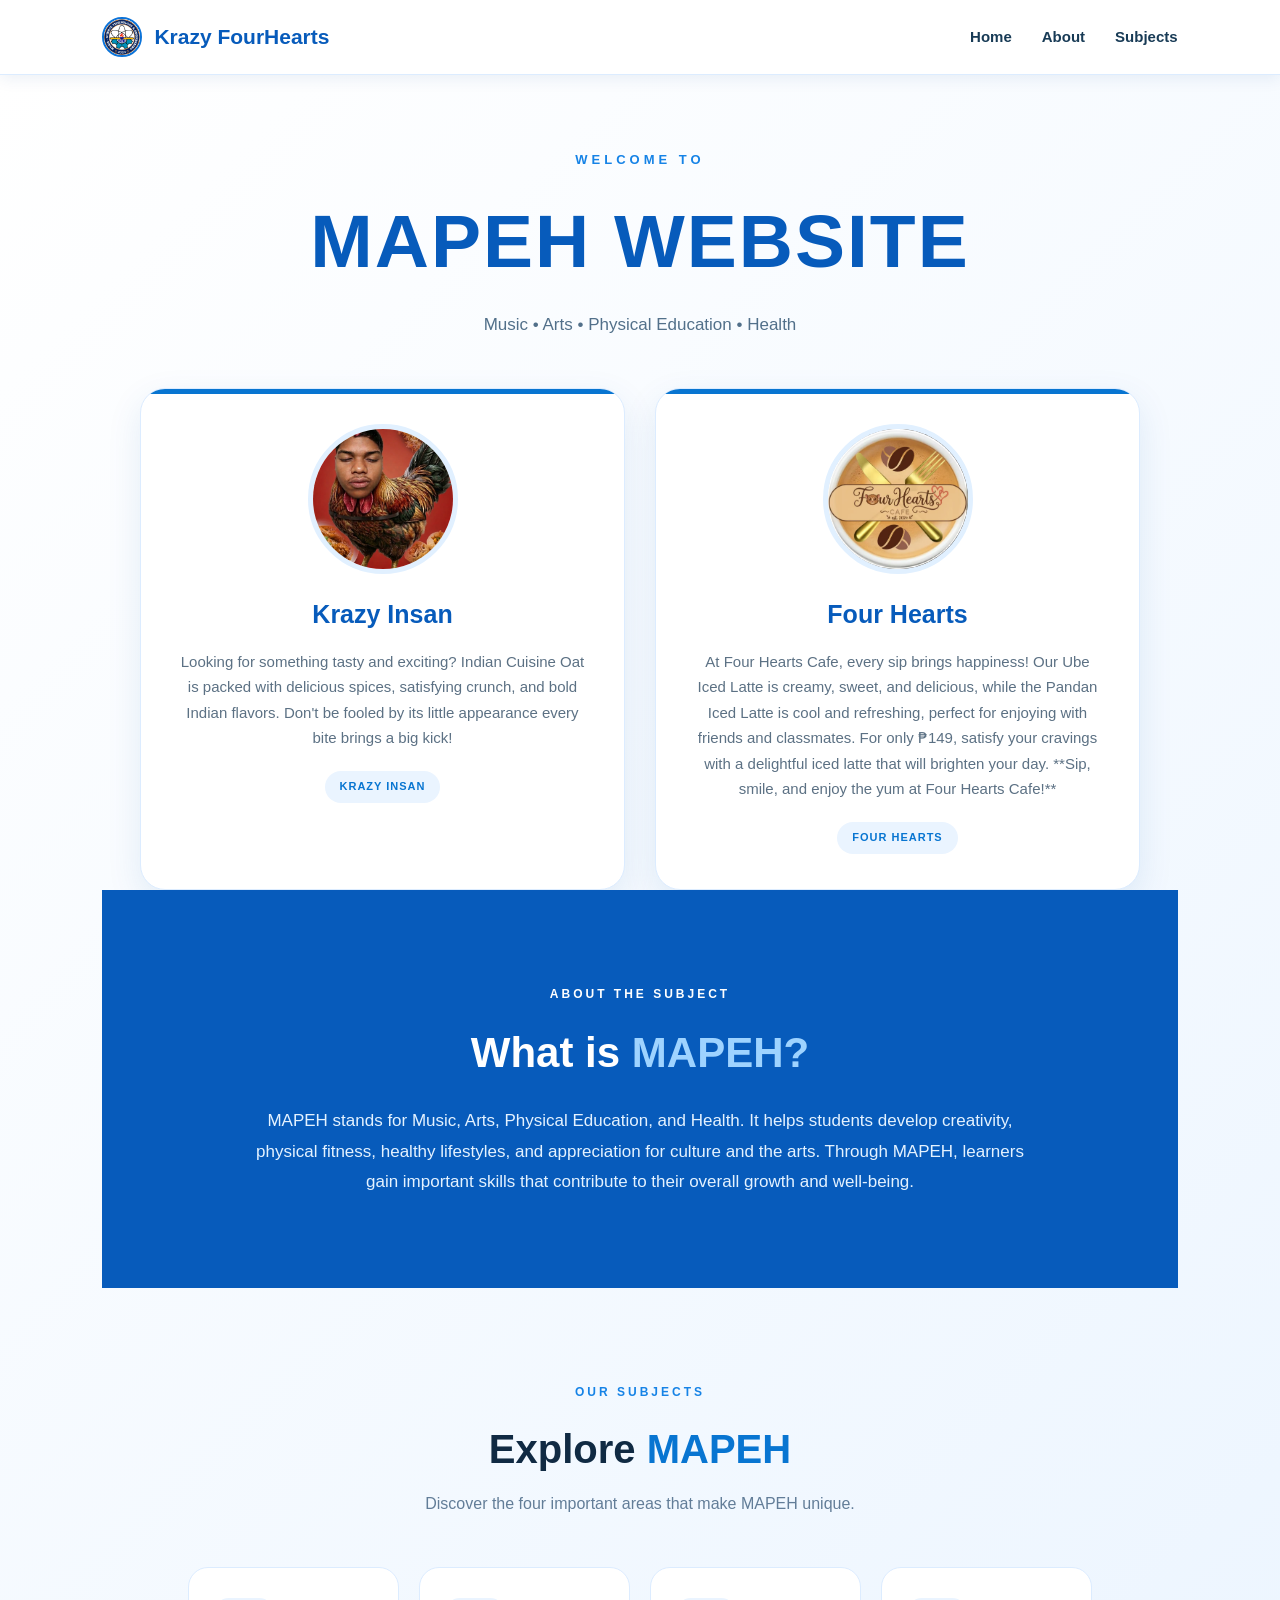
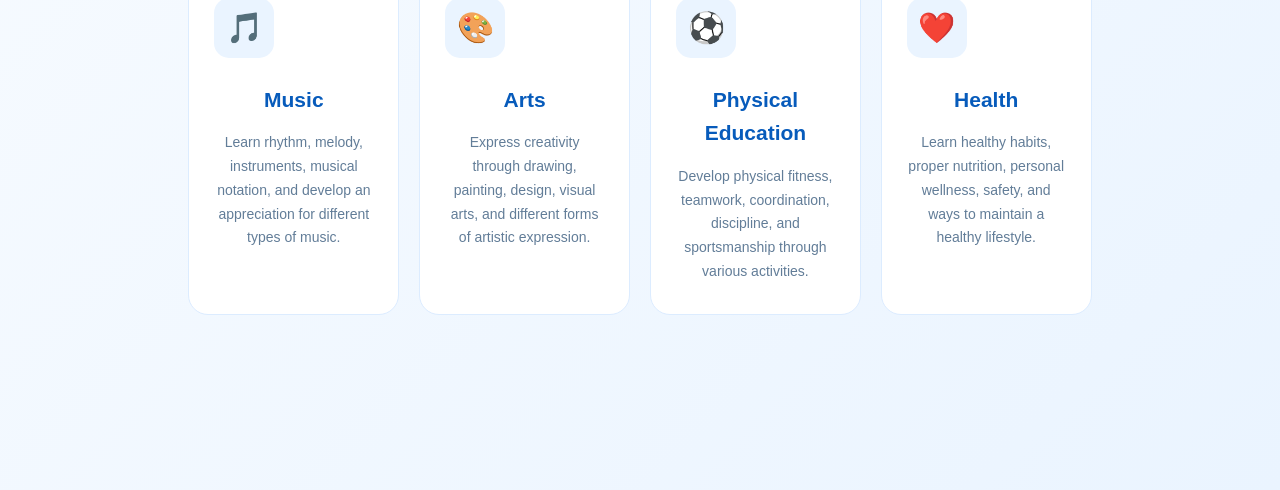
==== mapeh copy.html @ b8abcebf "Add files via upload" ====
<!DOCTYPE html>
<html lang="en">
<head>
    <meta charset="UTF-8">
    <meta name="viewport" content="width=device-width, initial-scale=1.0">
    <title>Krazy FourHearts | MAPEH</title>

    <link rel="stylesheet" href="styles.css">
</head>

<body class="mapeh-page">

    <nav class="mapeh-nav">

    <div class="mapeh-nav-logo">
        <img src="stelogo.jpg" alt="STE Logo">
        <span>Krazy FourHearts</span>
    </div>

    <div class="mapeh-nav-links">
        <a href="index.html">Home</a>
        <a href="#about">About</a>
        <a href="#subjects">Subjects</a>
    </div>

</nav>


<header class="mapeh-branding">

    <div class="mapeh-branding-title">

        <p class="mapeh-small-title">
            WELCOME TO
        </p>

        <h1>MAPEH WEBSITE</h1>

        <p class="mapeh-subtitle">
            Music • Arts • Physical Education • Health
        </p>

    </div>


    <section class="mapeh-logos">

        <div class="mapeh-logo-card">

            <div class="mapeh-logo-image">
                <img src="natnat.jpg" alt="Krazy Insan">
            </div>

            <h3>Krazy Insan</h3>

            <p>
                Looking for something tasty and exciting?
                Indian Cuisine Oat is packed with delicious
                spices, satisfying crunch, and bold Indian flavors.
                Don't be fooled by its little appearance
                every bite brings a big kick!
            </p>

            <span class="mapeh-card-label">
                KRAZY INSAN
            </span>

        </div>


        <div class="mapeh-logo-card">

            <div class="mapeh-logo-image">
                <img src="fourhearts1.jpg" alt="Four Hearts">
            </div>

            <h3>Four Hearts</h3>

            <p>
                At Four Hearts Cafe, every sip brings happiness! Our Ube Iced Latte is creamy, sweet, and delicious, while the Pandan Iced Latte is cool and refreshing, perfect for enjoying with friends and classmates. For only ₱149, satisfy your cravings with a delightful iced latte that will brighten your day. **Sip, smile, and enjoy the yum at Four Hearts Cafe!**

            </p>

            <span class="mapeh-card-label">
                FOUR HEARTS
            </span>

        </div>

    </section>

    <section class="mapeh-about" id="about">
    <div class="mapeh-about-content">
        <span class="mapeh-section-tag">ABOUT THE SUBJECT</span>

        <h2>What is <span>MAPEH?</span></h2>

        <p>
            MAPEH stands for Music, Arts, Physical Education, and Health.
            It helps students develop creativity, physical fitness, healthy
            lifestyles, and appreciation for culture and the arts.
            Through MAPEH, learners gain important skills that contribute
            to their overall growth and well-being.
        </p>
    </div>
</section>

<section class="mapeh-subject-section" id="subjects">

    <div class="mapeh-section-heading">
        <span class="mapeh-section-tag">OUR SUBJECTS</span>

        <h2>Explore <span>MAPEH</span></h2>

        <p>
            Discover the four important areas that make MAPEH unique.
        </p>
    </div>


    <div class="mapeh-subject-cards">

        <div class="mapeh-subject-card">
            <div class="mapeh-subject-icon">🎵</div>
            <h3>Music</h3>
            <p>
                Learn rhythm, melody, instruments, musical notation,
                and develop an appreciation for different types of music.
            </p>
        </div>

        <div class="mapeh-subject-card">
            <div class="mapeh-subject-icon">🎨</div>
            <h3>Arts</h3>
            <p>
                Express creativity through drawing, painting, design,
                visual arts, and different forms of artistic expression.
            </p>
        </div>

        <div class="mapeh-subject-card">
            <div class="mapeh-subject-icon">⚽</div>
            <h3>Physical Education</h3>
            <p>
                Develop physical fitness, teamwork, coordination,
                discipline, and sportsmanship through various activities.
            </p>
        </div>

        <div class="mapeh-subject-card">
            <div class="mapeh-subject-icon">❤️</div>
            <h3>Health</h3>
            <p>
                Learn healthy habits, proper nutrition, personal wellness,
                safety, and ways to maintain a healthy lifestyle.
            </p>
        </div>

    </div>

</section>

</header>

</body>
</html>
---- styles.css ----
* {
    margin: 0;
    padding: 0;
    box-sizing: border-box;
    font-family: "Segoe UI", Arial, sans-serif;
    scroll-behavior: smooth;
}

body {
    min-height: 100vh;
}

img {
    max-width: 100%;
}


/* =========================
   HOME PAGE
========================= */

.home-page {
    background: #f5fbff;
    color: #123b5d;
}

.home-page nav {
    width: 100%;
    padding: 20px 8%;
    display: flex;
    justify-content: space-between;
    align-items: center;
    background: #ffffff;
    border-bottom: 3px solid #1677c8;
    box-shadow: 0 3px 15px rgba(0, 82, 155, 0.12);
}

.home-page .home-logo {
    display: flex;
    align-items: center;
    gap: 10px;
    font-size: 25px;
    font-weight: bold;
    color: #1266a8;
}

.home-page .home-logo img {
    width: 40px;
    height: 40px;
    object-fit: cover;
    border-radius: 50%;
}

.home-page .home-nav-links {
    display: flex;
    align-items: center;
}

.home-page .home-nav-links a {
    text-decoration: none;
    color: #1266a8;
    margin-left: 25px;
    font-weight: 600;
    transition: 0.3s;
}

.home-page .home-nav-links a:hover {
    color: #0b3d91;
}

.home-page .home-hero {
    text-align: center;
    padding: 80px 20px 55px;
    background: linear-gradient(
        135deg,
        #ffffff,
        #e8f5ff
    );
}

.home-page .home-hero h1 {
    font-size: 55px;
    color: #075ca8;
    margin-bottom: 15px;
    text-shadow: 2px 3px 8px rgba(0, 83, 155, 0.15);
}

.home-page .home-hero p {
    color: #50708a;
    font-size: 20px;
}

.home-page .home-subjects {
    width: 90%;
    max-width: 1100px;
    margin: 45px auto 70px;
    display: grid;
    grid-template-columns: repeat(4, 1fr);
    gap: 25px;
}

.home-page .home-card-link {
    text-decoration: none;
    color: inherit;
}

.home-page .home-card {
    background: #ffffff;
    border: 2px solid #d7ecfa;
    border-radius: 18px;
    padding: 30px 20px;
    text-align: center;
    box-shadow: 0 8px 20px rgba(0, 83, 155, 0.10);
    transition: all 0.3s ease;
    cursor: pointer;
    height: 100%;
}

.home-page .home-card:hover {
    transform: translateY(-8px);
    border-color: #1683d8;
    box-shadow: 0 15px 30px rgba(0, 83, 155, 0.20);
}

.home-page .home-icon {
    font-size: 45px;
    margin-bottom: 15px;
}

.home-page .home-card h2 {
    color: #0868b5;
    font-size: 22px;
    margin-bottom: 10px;
}

.home-page .home-card p {
    color: #5d7588;
    font-size: 14px;
    line-height: 1.5;
}

.home-page .home-card::before {
    content: "";
    display: block;
    width: 45px;
    height: 4px;
    background: #1683d8;
    border-radius: 10px;
    margin: 0 auto 18px;
}

.home-page .home-footer {
    text-align: center;
    padding: 25px;
    background: #075ca8;
    color: white;
}


/* =========================
   MAPEH / SUBJECT HEADER
========================= */

.mapeh-page {
    background: #f5f9ff;
    color: #102a43;
}

.mapeh-page .mapeh-nav {
    width: 100%;
    height: 75px;
    background: white;
    display: flex;
    align-items: center;
    justify-content: space-between;
    padding: 0 8%;
    border-bottom: 1px solid #dcecff;
    position: sticky;
    top: 0;
    z-index: 1000;
    box-shadow: 0 4px 15px rgba(0, 70, 140, 0.08);
}

.mapeh-page .mapeh-nav-logo {
    display: flex;
    align-items: center;
    gap: 12px;
    font-size: 21px;
    font-weight: bold;
    color: #075bbb;
}

.mapeh-page .mapeh-nav-logo img {
    width: 40px;
    height: 40px;
    object-fit: cover;
    border-radius: 50%;
    border: 2px solid #0b73d9;
}

.mapeh-page .mapeh-nav-links {
    display: flex;
    gap: 30px;
}

.mapeh-page .mapeh-nav-links a {
    color: #183b56;
    text-decoration: none;
    font-size: 15px;
    font-weight: bold;
    transition: 0.3s;
}

.mapeh-page .mapeh-nav-links a:hover {
    color: #0875d1;
}


/* MAPEH BRANDING */

.mapeh-page .mapeh-branding {
    background: linear-gradient(
        135deg,
        #ffffff,
        #eaf4ff
    );

    padding: 75px 8% 85px;
    text-align: center;
}

.mapeh-page .mapeh-branding-title {
    margin-bottom: 50px;
}

.mapeh-page .mapeh-small-title {
    color: #1683e6;
    font-size: 13px;
    font-weight: bold;
    letter-spacing: 4px;
    margin-bottom: 10px;
}

.mapeh-page .mapeh-branding-title h1 {
    font-size: clamp(40px, 7vw, 75px);
    color: #075bbb;
    letter-spacing: 2px;
    margin-bottom: 10px;
}

.mapeh-page .mapeh-subtitle {
    color: #52708a;
    font-size: 17px;
}


/* LOGO CARDS */

.mapeh-page .mapeh-logos {
    max-width: 1000px;
    margin: auto;
    display: grid;
    grid-template-columns: repeat(2, 1fr);
    gap: 30px;
}

.mapeh-page .mapeh-logo-card {
    position: relative;
    background: white;
    padding: 35px;
    border-radius: 25px;
    border: 1px solid #dcecff;
    box-shadow: 0 12px 35px rgba(0, 85, 170, 0.10);
    overflow: hidden;
    transition: 0.35s;
}

.mapeh-page .mapeh-logo-card::before {
    content: "";
    position: absolute;
    top: 0;
    left: 0;
    width: 100%;
    height: 5px;
    background: #0875d1;
}

.mapeh-page .mapeh-logo-card:hover {
    transform: translateY(-8px);
    box-shadow: 0 20px 45px rgba(0, 85, 170, 0.18);
}

.mapeh-page .mapeh-logo-image {
    width: 150px;
    height: 150px;
    margin: 0 auto 20px;
    border-radius: 50%;
    overflow: hidden;
    border: 5px solid #e1f0ff;
    background: white;
}

.mapeh-page .mapeh-logo-image img {
    width: 100%;
    height: 100%;
    object-fit: cover;
}

.mapeh-page .mapeh-logo-card h3 {
    color: #075bbb;
    font-size: 25px;
    margin-bottom: 15px;
}

.mapeh-page .mapeh-logo-card p {
    color: #5c7184;
    font-size: 15px;
    line-height: 1.7;
}

.mapeh-page .mapeh-card-label {
    display: inline-block;
    margin-top: 20px;
    padding: 7px 15px;
    border-radius: 30px;
    background: #eaf4ff;
    color: #0875d1;
    font-size: 11px;
    font-weight: bold;
    letter-spacing: 1px;
}


/* ABOUT MAPEH */

.mapeh-page .mapeh-about {
    background: #075bbb;
    color: white;
    padding: 90px 10%;
    text-align: center;
    position: relative;
    overflow: hidden;
}

.mapeh-page .mapeh-about-content {
    max-width: 800px;
    margin: auto;
    position: relative;
    z-index: 1;
}

.mapeh-page .mapeh-section-tag {
    display: inline-block;
    font-size: 12px;
    font-weight: bold;
    letter-spacing: 3px;
    margin-bottom: 15px;
}

.mapeh-page .mapeh-about h2 {
    font-size: 42px;
    margin-bottom: 20px;
}

.mapeh-page .mapeh-about h2 span {
    color: #9ed3ff;
}

.mapeh-page .mapeh-about p {
    font-size: 17px;
    line-height: 1.8;
    color: #e4f2ff;
}


/* SUBJECTS */

.mapeh-page .mapeh-subject-section {
    padding: 90px 8%;
}

.mapeh-page .mapeh-section-heading {
    text-align: center;
    margin-bottom: 50px;
}

.mapeh-page .mapeh-section-heading .mapeh-section-tag {
    color: #1683e6;
}

.mapeh-page .mapeh-section-heading h2 {
    font-size: 40px;
    color: #102a43;
    margin-bottom: 10px;
}

.mapeh-page .mapeh-section-heading h2 span {
    color: #0875d1;
}

.mapeh-page .mapeh-section-heading p {
    color: #627d98;
}

.mapeh-page .mapeh-subject-cards {
    max-width: 1150px;
    margin: auto;
    display: grid;
    grid-template-columns: repeat(4, 1fr);
    gap: 20px;
}

.mapeh-page .mapeh-subject-card {
    background: white;
    padding: 30px 25px;
    border-radius: 20px;
    border: 1px solid #dcecff;
    position: relative;
    overflow: hidden;
    min-height: 280px;
    transition: 0.35s;
}

.mapeh-page .mapeh-subject-card:hover {
    transform: translateY(-10px);
    border-color: #8fc9ff;
    box-shadow: 0 18px 35px rgba(0, 90, 180, 0.12);
}

.mapeh-page .mapeh-subject-icon {
    width: 60px;
    height: 60px;
    display: flex;
    align-items: center;
    justify-content: center;
    background: #eaf4ff;
    border-radius: 15px;
    font-size: 30px;
    margin-bottom: 25px;
}

.mapeh-page .mapeh-subject-card h3 {
    color: #075bbb;
    font-size: 21px;
    margin-bottom: 15px;
}

.mapeh-page .mapeh-subject-card p {
    color: #627d98;
    font-size: 14px;
    line-height: 1.7;
}


/* FOOTER */

.mapeh-page .mapeh-footer {
    background: #062f5f;
    color: white;
    padding: 35px 8%;
    text-align: center;
}

.mapeh-page .mapeh-footer p {
    color: #b8d6f2;
    font-size: 14px;
}


/* =========================
   RESPONSIVE
========================= */

@media (max-width: 900px) {
    .home-page .home-subjects {
        grid-template-columns: repeat(2, 1fr);
    }

    .mapeh-page .mapeh-logos {
        grid-template-columns: 1fr;
        max-width: 600px;
    }

    .mapeh-page .mapeh-subject-cards {
        grid-template-columns: repeat(2, 1fr);
    }
}

@media (max-width: 550px) {
    .home-page nav {
        flex-direction: column;
        gap: 12px;
    }

    .home-page .home-nav-links a {
        margin: 0 8px;
    }

    .home-page .home-subjects {
        grid-template-columns: 1fr;
    }

    .home-page .home-hero h1 {
        font-size: 35px;
    }

    .mapeh-page .mapeh-nav {
        height: auto;
        padding: 15px 5%;
        flex-direction: column;
        gap: 12px;
    }

    .mapeh-page .mapeh-branding {
        padding: 60px 5%;
    }

    .mapeh-page .mapeh-branding-title h1 {
        font-size: 42px;
    }

    .mapeh-page .mapeh-subject-cards {
        grid-template-columns: 1fr;
    }

    .mapeh-page .mapeh-about {
        padding: 70px 7%;
    }

    .mapeh-page .mapeh-about h2 {
        font-size: 34px;
    }
}



/* =========================================
   ARAL PAN CSS
   White + Blue Theme
   Similar to Homepage + MAPEH
========================================= */

* {
    margin: 0;
    padding: 0;
    box-sizing: border-box;
    font-family: "Segoe UI", Arial, sans-serif;
}

html {
    scroll-behavior: smooth;
}

body {
    background: #f5f9ff;
    color: #17324d;
    line-height: 1.6;
}


/* =========================================
   NAVIGATION
========================================= */

nav {
    width: 100%;
    min-height: 75px;

    display: flex;
    align-items: center;
    justify-content: space-between;

    padding: 15px 8%;

    background: #ffffff;

    border-bottom: 3px solid #1677c8;

    box-shadow: 0 4px 15px rgba(0, 82, 155, 0.10);

    position: sticky;
    top: 0;
    z-index: 1000;
}


/* Logo */

.logo {
    display: flex;
    align-items: center;
    gap: 10px;

    font-size: 22px;
    font-weight: bold;

    color: #1266a8;
}

.logo img {
    width: 42px !important;
    height: 42px;

    object-fit: cover;

    border-radius: 50%;

    border: 2px solid #1677c8;
}


/* Navigation links */

.nav-links {
    display: flex;
    align-items: center;
    gap: 28px;
}

.nav-links a {
    text-decoration: none;

    color: #1266a8;

    font-weight: 600;

    transition: 0.3s;
}

.nav-links a:hover {
    color: #064a91;
}


/* =========================================
   ARAL PAN HERO
========================================= */

.hero {
    text-align: center;

    padding: 75px 20px 65px;

    background: linear-gradient(
        135deg,
        #ffffff,
        #e8f5ff
    );

    border-bottom: 1px solid #dcecff;
}

.hero h1 {
    color: #075bbb;

    font-size: clamp(42px, 7vw, 70px);

    letter-spacing: 2px;

    margin-bottom: 12px;
}

.hero p {
    color: #52708a;

    font-size: 18px;

    max-width: 800px;

    margin: auto;
}


/* =========================================
   MAIN CONTAINER
========================================= */

.container {
    width: 90%;
    max-width: 1200px;

    margin: 50px auto 70px;

    background: #ffffff;

    border-radius: 22px;

    overflow: hidden;

    border: 1px solid #dcecff;

    box-shadow:
        0 12px 35px rgba(0, 85, 170, 0.10);
}


/* =========================================
   TITLE
========================================= */

.container h2 {
    background: #075bbb;

    color: white;

    padding: 30px 25px;

    text-align: center;

    font-size: 32px;

    letter-spacing: 0.5px;
}


/* =========================================
   TABLE
========================================= */

.table-container {
    width: 100%;

    overflow-x: auto;

    padding: 25px;
}

table {
    width: 100%;

    border-collapse: separate;

    border-spacing: 0;

    overflow: hidden;

    border: 1px solid #dcecff;

    border-radius: 12px;

    background: white;
}


/* Table header */

th {
    background: #eaf4ff;

    color: #075bbb;

    padding: 18px;

    text-align: left;

    font-size: 16px;

    border-bottom: 2px solid #b9dcf7;
}


/* Table cells */

td {
    padding: 18px;

    vertical-align: top;

    color: #526b82;

    border-bottom: 1px solid #e1edf7;

    line-height: 1.6;
}


/* Remove last borders */

tbody tr:last-child td {
    border-bottom: none;
}


/* Alternating rows */

tbody tr:nth-child(even) {
    background: #f8fbff;
}


/* Hover */

tbody tr {
    transition: 0.25s;
}

tbody tr:hover {
    background: #eaf4ff;

    transform: scale(1.005);
}


/* =========================================
   PROBLEM TITLE
========================================= */

.problem-title {
    color: #075bbb;

    font-weight: bold;

    font-size: 17px;

    line-height: 1.4;
}


/* =========================================
   LISTS INSIDE TABLE
========================================= */

td ul {
    padding-left: 20px;

    margin: 0;
}

td li {
    margin-bottom: 8px;

    color: #526b82;
}

td li:last-child {
    margin-bottom: 0;
}


/* =========================================
   INFORMATION NOTE
========================================= */

.note {
    margin: 25px;

    padding: 25px;

    border-radius: 18px;

    background: linear-gradient(
        135deg,
        #075bbb,
        #1683e6
    );

    color: white;

    box-shadow:
        0 10px 25px rgba(0, 83, 155, 0.20);
}

.note strong {
    display: block;

    font-size: 18px;

    margin-bottom: 7px;
}

.note p {
    color: #eaf4ff;
}


/* =========================================
   FOOTER
========================================= */

footer {
    background: #075ca8;

    color: white;

    text-align: center;

    padding: 28px 20px;

    margin-top: 60px;
}

footer p {
    font-size: 14px;

    color: #e1f0ff;
}


/* =========================================
   RESPONSIVE DESIGN
========================================= */

@media (max-width: 900px) {

    .container {
        width: 94%;
    }

    .table-container {
        padding: 15px;
    }

    th,
    td {
        padding: 14px;

        font-size: 14px;
    }

}


/* =========================================
   MOBILE
========================================= */

@media (max-width: 600px) {

    nav {
        flex-direction: column;

        gap: 12px;

        padding: 15px 5%;
    }

    .nav-links {
        gap: 18px;
    }

    .hero {
        padding: 60px 20px;
    }

    .hero h1 {
        font-size: 42px;
    }

    .hero p {
        font-size: 16px;
    }

    .container {
        width: 95%;

        margin-top: 30px;
    }

    .container h2 {
        font-size: 25px;

        padding: 25px 15px;
    }

    .table-container {
        padding: 10px;
    }

    th,
    td {
        padding: 12px;

        font-size: 13px;
    }

    .problem-title {
        font-size: 15px;
    }

    .note {
        margin: 15px;

        padding: 20px;
    }

}


/* =========================================
   VALUES EDUCATION
   WHITE + BLUE THEME
========================================= */

* {
    margin: 0;
    padding: 0;
    box-sizing: border-box;
    font-family: "Segoe UI", Arial, sans-serif;
}

html {
    scroll-behavior: smooth;
}

body {
    background: #f5f9ff;
    color: #17324d;
}


/* =========================================
   NAVIGATION
========================================= */

nav {
    width: 100%;
    min-height: 75px;

    display: flex;
    justify-content: space-between;
    align-items: center;

    padding: 15px 8%;

    background: white;

    border-bottom: 3px solid #1677c8;

    box-shadow: 0 4px 15px rgba(0, 82, 155, 0.10);

    position: sticky;
    top: 0;

    z-index: 1000;
}

.logo {
    display: flex;
    align-items: center;

    gap: 10px;

    font-size: 22px;
    font-weight: bold;

    color: #1266a8;
}

.logo img {
    width: 42px;
    height: 42px;

    object-fit: cover;

    border-radius: 50%;

    border: 2px solid #1677c8;
}

.nav-links {
    display: flex;
    gap: 28px;
}

.nav-links a {
    text-decoration: none;

    color: #1266a8;

    font-weight: 600;

    transition: 0.3s;
}

.nav-links a:hover {
    color: #064a91;
}


/* =========================================
   VALUES HEADER
========================================= */

.branding {
    padding: 75px 8% 85px;

    text-align: center;

    background: linear-gradient(
        135deg,
        #ffffff,
        #eaf4ff
    );
}

.branding-title {
    margin-bottom: 50px;
}

.small-title {
    color: #1683e6;

    font-size: 13px;

    font-weight: bold;

    letter-spacing: 4px;

    margin-bottom: 10px;
}

.branding-title h1 {
    color: #075bbb;

    font-size: clamp(40px, 7vw, 70px);

    letter-spacing: 2px;

    margin-bottom: 10px;
}

.subtitle {
    color: #52708a;

    font-size: 17px;
}


/* =========================================
   BRANDING CARDS
========================================= */

.mapeh-logos {
    max-width: 1000px;

    margin: auto;

    display: grid;

    grid-template-columns: repeat(2, 1fr);

    gap: 30px;
}

.logo-card {
    position: relative;

    background: white;

    padding: 35px;

    border-radius: 25px;

    border: 1px solid #dcecff;

    box-shadow: 0 12px 35px rgba(0, 85, 170, 0.10);

    overflow: hidden;

    transition: 0.35s;
}

.logo-card::before {
    content: "";

    position: absolute;

    top: 0;
    left: 0;

    width: 100%;
    height: 5px;

    background: #0875d1;
}

.logo-card:hover {
    transform: translateY(-8px);

    box-shadow: 0 20px 45px rgba(0, 85, 170, 0.18);
}

.logo-image {
    width: 150px;
    height: 150px;

    margin: 0 auto 20px;

    border-radius: 50%;

    overflow: hidden;

    border: 5px solid #e1f0ff;
}

.logo-image img {
    width: 100%;
    height: 100%;

    object-fit: cover;
}

.logo-card h3 {
    color: #075bbb;

    font-size: 25px;

    margin-bottom: 15px;
}

.logo-card p {
    color: #5c7184;

    font-size: 15px;

    line-height: 1.7;
}

.card-label {
    display: inline-block;

    margin-top: 20px;

    padding: 7px 15px;

    border-radius: 30px;

    background: #eaf4ff;

    color: #0875d1;

    font-size: 11px;

    font-weight: bold;

    letter-spacing: 1px;
}


/* =========================================
   ABOUT SECTION
========================================= */

.hero {
    background: #075bbb;

    color: white;

    padding: 85px 10%;

    text-align: center;
}

.hero-content {
    max-width: 850px;

    margin: auto;
}

.section-tag {
    display: inline-block;

    color: #a9d9ff;

    font-size: 12px;

    font-weight: bold;

    letter-spacing: 3px;

    margin-bottom: 15px;
}

.hero h2 {
    font-size: 42px;

    margin-bottom: 20px;
}

.hero h2 span {
    color: #9ed3ff;
}

.hero p {
    color: #e4f2ff;

    font-size: 17px;

    line-height: 1.8;
}


/* =========================================
   VALUES SECTION
========================================= */

.subjects-section {
    padding: 85px 8%;

    background: #f5f9ff;
}

.section-heading {
    text-align: center;

    margin-bottom: 50px;
}

.section-heading .section-tag {
    color: #1683e6;
}

.section-heading h2 {
    color: #102a43;

    font-size: 40px;

    margin-bottom: 10px;
}

.section-heading h2 span {
    color: #0875d1;
}

.section-heading p {
    color: #627d98;
}


/* =========================================
   VALUE CARDS
========================================= */

.subjects {
    max-width: 1100px;

    margin: auto;

    display: grid;

    grid-template-columns: repeat(4, 1fr);

    gap: 22px;
}

.card {
    background: white;

    padding: 30px 25px;

    min-height: 250px;

    border-radius: 20px;

    border: 1px solid #dcecff;

    box-shadow: 0 8px 25px rgba(0, 85, 170, 0.06);

    transition: 0.35s;

    text-align: left;
}

.card:hover {
    transform: translateY(-8px);

    border-color: #8fc9ff;

    box-shadow: 0 18px 35px rgba(0, 90, 180, 0.13);
}

.card-icon {
    width: 60px;
    height: 60px;

    display: flex;

    align-items: center;
    justify-content: center;

    background: #eaf4ff;

    border-radius: 15px;

    font-size: 30px;

    margin-bottom: 20px;
}

.card h3 {
    color: #075bbb;

    font-size: 21px;

    margin-bottom: 12px;
}

.card p {
    color: #627d98;

    font-size: 14px;

    line-height: 1.7;
}


/* =========================================
   FOOTER
========================================= */

footer {
    background: #075ca8;

    color: white;

    text-align: center;

    padding: 28px;
}

footer p {
    color: #e1f0ff;

    font-size: 14px;
}


/* =========================================
   RESPONSIVE
========================================= */

@media (max-width: 900px) {

    .subjects {
        grid-template-columns: repeat(2, 1fr);
    }

    .mapeh-logos {
        grid-template-columns: 1fr;

        max-width: 600px;
    }
}


@media (max-width: 600px) {

    nav {
        flex-direction: column;

        gap: 15px;

        padding: 15px 5%;
    }

    .nav-links {
        gap: 18px;
    }

    .branding {
        padding: 60px 5%;
    }

    .branding-title h1 {
        font-size: 42px;
    }

    .subjects {
        grid-template-columns: 1fr;
    }

    .subjects-section {
        padding: 60px 5%;
    }

    .hero {
        padding: 65px 7%;
    }

    .hero h2 {
        font-size: 34px;
    }
}



/* =========================================
   VALUES EDUCATION
   WHITE + BLUE THEME
========================================= */

* {
    margin: 0;
    padding: 0;
    box-sizing: border-box;
    font-family: "Segoe UI", Arial, sans-serif;
}

html {
    scroll-behavior: smooth;
}

body {
    background: #f5f9ff;
    color: #17324d;
}


/* =========================================
   NAVIGATION
========================================= */

nav {
    width: 100%;
    min-height: 75px;

    display: flex;
    justify-content: space-between;
    align-items: center;

    padding: 15px 8%;

    background: white;

    border-bottom: 3px solid #1677c8;

    box-shadow: 0 4px 15px rgba(0, 82, 155, 0.10);

    position: sticky;
    top: 0;

    z-index: 1000;
}

.logo {
    display: flex;
    align-items: center;

    gap: 10px;

    font-size: 22px;
    font-weight: bold;

    color: #1266a8;
}

.logo img {
    width: 42px;
    height: 42px;

    object-fit: cover;

    border-radius: 50%;

    border: 2px solid #1677c8;
}

.nav-links {
    display: flex;
    gap: 28px;
}

.nav-links a {
    text-decoration: none;

    color: #1266a8;

    font-weight: 600;

    transition: 0.3s;
}

.nav-links a:hover {
    color: #064a91;
}


/* =========================================
   VALUES HEADER
========================================= */

.branding {
    padding: 75px 8% 85px;

    text-align: center;

    background: linear-gradient(
        135deg,
        #ffffff,
        #eaf4ff
    );
}

.branding-title {
    margin-bottom: 50px;
}

.small-title {
    color: #1683e6;

    font-size: 13px;

    font-weight: bold;

    letter-spacing: 4px;

    margin-bottom: 10px;
}

.branding-title h1 {
    color: #075bbb;

    font-size: clamp(40px, 7vw, 70px);

    letter-spacing: 2px;

    margin-bottom: 10px;
}

.subtitle {
    color: #52708a;

    font-size: 17px;
}


/* =========================================
   BRANDING CARDS
========================================= */

.mapeh-logos {
    max-width: 1000px;

    margin: auto;

    display: grid;

    grid-template-columns: repeat(2, 1fr);

    gap: 30px;
}

.logo-card {
    position: relative;

    background: white;

    padding: 35px;

    border-radius: 25px;

    border: 1px solid #dcecff;

    box-shadow: 0 12px 35px rgba(0, 85, 170, 0.10);

    overflow: hidden;

    transition: 0.35s;
}

.logo-card::before {
    content: "";

    position: absolute;

    top: 0;
    left: 0;

    width: 100%;
    height: 5px;

    background: #0875d1;
}

.logo-card:hover {
    transform: translateY(-8px);

    box-shadow: 0 20px 45px rgba(0, 85, 170, 0.18);
}

.logo-image {
    width: 150px;
    height: 150px;

    margin: 0 auto 20px;

    border-radius: 50%;

    overflow: hidden;

    border: 5px solid #e1f0ff;
}

.logo-image img {
    width: 100%;
    height: 100%;

    object-fit: cover;
}

.logo-card h3 {
    color: #075bbb;

    font-size: 25px;

    margin-bottom: 15px;
}

.logo-card p {
    color: #5c7184;

    font-size: 15px;

    line-height: 1.7;
}

.card-label {
    display: inline-block;

    margin-top: 20px;

    padding: 7px 15px;

    border-radius: 30px;

    background: #eaf4ff;

    color: #0875d1;

    font-size: 11px;

    font-weight: bold;

    letter-spacing: 1px;
}


/* =========================================
   ABOUT SECTION
========================================= */

.hero {
    background: #075bbb;

    color: white;

    padding: 85px 10%;

    text-align: center;
}

.hero-content {
    max-width: 850px;

    margin: auto;
}

.section-tag {
    display: inline-block;

    color: #a9d9ff;

    font-size: 12px;

    font-weight: bold;

    letter-spacing: 3px;

    margin-bottom: 15px;
}

.hero h2 {
    font-size: 42px;

    margin-bottom: 20px;
}

.hero h2 span {
    color: #9ed3ff;
}

.hero p {
    color: #e4f2ff;

    font-size: 17px;

    line-height: 1.8;
}


/* =========================================
   VALUES SECTION
========================================= */

.subjects-section {
    padding: 85px 8%;

    background: #f5f9ff;
}

.section-heading {
    text-align: center;

    margin-bottom: 50px;
}

.section-heading .section-tag {
    color: #1683e6;
}

.section-heading h2 {
    color: #102a43;

    font-size: 40px;

    margin-bottom: 10px;
}

.section-heading h2 span {
    color: #0875d1;
}

.section-heading p {
    color: #627d98;
}


/* =========================================
   VALUE CARDS
========================================= */

.subjects {
    max-width: 1100px;

    margin: auto;

    display: grid;

    grid-template-columns: repeat(4, 1fr);

    gap: 22px;
}

.card {
    background: white;

    padding: 30px 25px;

    min-height: 250px;

    border-radius: 20px;

    border: 1px solid #dcecff;

    box-shadow: 0 8px 25px rgba(0, 85, 170, 0.06);

    transition: 0.35s;

    text-align: left;
}

.card:hover {
    transform: translateY(-8px);

    border-color: #8fc9ff;

    box-shadow: 0 18px 35px rgba(0, 90, 180, 0.13);
}

.card-icon {
    width: 60px;
    height: 60px;

    display: flex;

    align-items: center;
    justify-content: center;

    background: #eaf4ff;

    border-radius: 15px;

    font-size: 30px;

    margin-bottom: 20px;
}

.card h3 {
    color: #075bbb;

    font-size: 21px;

    margin-bottom: 12px;
}

.card p {
    color: #627d98;

    font-size: 14px;

    line-height: 1.7;
}


/* =========================================
   FOOTER
========================================= */

footer {
    background: #075ca8;

    color: white;

    text-align: center;

    padding: 28px;
}

footer p {
    color: #e1f0ff;

    font-size: 14px;
}


/* =========================================
   RESPONSIVE
========================================= */

@media (max-width: 900px) {

    .subjects {
        grid-template-columns: repeat(2, 1fr);
    }

    .mapeh-logos {
        grid-template-columns: 1fr;

        max-width: 600px;
    }
}


@media (max-width: 600px) {

    nav {
        flex-direction: column;

        gap: 15px;

        padding: 15px 5%;
    }

    .nav-links {
        gap: 18px;
    }

    .branding {
        padding: 60px 5%;
    }

    .branding-title h1 {
        font-size: 42px;
    }

    .subjects {
        grid-template-columns: 1fr;
    }

    .subjects-section {
        padding: 60px 5%;
    }

    .hero {
        padding: 65px 7%;
    }

    .hero h2 {
        font-size: 34px;
    }
}



/* =========================================
   PERSONAL ACTION PLAN
   WHITE + BLUE THEME
========================================= */

* {
    margin: 0;
    padding: 0;
    box-sizing: border-box;
    font-family: "Segoe UI", Arial, sans-serif;
}

html {
    scroll-behavior: smooth;
}

body {
    background: #f5f9ff;
    color: #17324d;
    line-height: 1.6;
}


/* =========================================
   NAVIGATION
========================================= */

nav {
    width: 100%;
    min-height: 75px;

    display: flex;
    align-items: center;
    justify-content: space-between;

    padding: 15px 8%;

    background: #ffffff;

    border-bottom: 3px solid #1677c8;

    box-shadow: 0 4px 15px rgba(0, 82, 155, 0.10);

    position: sticky;
    top: 0;

    z-index: 1000;
}


/* LOGO */

.logo {
    display: flex;
    align-items: center;

    gap: 10px;

    color: #1266a8;

    font-size: 22px;
    font-weight: bold;
}

.logo img {
    width: 42px;
    height: 42px;

    object-fit: cover;

    border-radius: 50%;

    border: 2px solid #1677c8;
}


/* NAV LINKS */

.nav-links {
    display: flex;
    gap: 28px;
}

.nav-links a {
    text-decoration: none;

    color: #1266a8;

    font-weight: 600;

    transition: 0.3s;
}

.nav-links a:hover {
    color: #064a91;
}


/* =========================================
   HEADER
========================================= */

.page-header {
    text-align: center;

    padding: 80px 20px;

    background: linear-gradient(
        135deg,
        #ffffff,
        #eaf4ff
    );

    border-bottom: 1px solid #dcecff;
}

.header-label {
    color: #1683e6;

    font-size: 13px;

    font-weight: bold;

    letter-spacing: 4px;

    margin-bottom: 10px;
}

.page-header h1 {
    color: #075bbb;

    font-size: clamp(42px, 7vw, 68px);

    text-transform: uppercase;

    letter-spacing: 2px;

    margin-bottom: 12px;
}

.header-description {
    color: #52708a;

    font-size: 20px;

    margin-bottom: 5px;
}

.page-header span {
    color: #1683e6;

    font-size: 16px;

    font-weight: 600;
}


/* =========================================
   GOAL
========================================= */

.goal {
    width: 85%;
    max-width: 1000px;

    margin: 55px auto;

    padding: 35px;

    text-align: center;

    background: #ffffff;

    border-radius: 22px;

    border: 1px solid #dcecff;

    box-shadow: 0 10px 30px rgba(0, 85, 170, 0.08);
}

.section-icon {
    width: 65px;
    height: 65px;

    display: flex;
    align-items: center;
    justify-content: center;

    margin: 0 auto 15px;

    background: #eaf4ff;

    border-radius: 18px;

    font-size: 30px;
}

.goal h2 {
    color: #075bbb;

    font-size: 30px;

    margin-bottom: 10px;
}

.goal p {
    max-width: 750px;

    margin: auto;

    color: #627d98;

    font-size: 16px;
}


/* =========================================
   ACTION SECTION
========================================= */

.actions {
    padding: 75px 8%;

    background: #f5f9ff;
}

.section-heading {
    text-align: center;

    margin-bottom: 45px;
}

.section-heading p {
    color: #1683e6;

    font-size: 12px;

    font-weight: bold;

    letter-spacing: 3px;

    margin-bottom: 8px;
}

.section-heading h2 {
    color: #102a43;

    font-size: 42px;

    margin-bottom: 8px;
}

.section-heading h2 span {
    color: #0875d1;
}

.section-heading > span {
    color: #627d98;

    font-size: 16px;
}


/* =========================================
   ACTION CARDS
========================================= */

.action-grid {
    max-width: 1100px;

    margin: auto;

    display: grid;

    grid-template-columns: repeat(3, 1fr);

    gap: 25px;
}

.card {
    position: relative;

    padding: 30px;

    min-height: 270px;

    background: #ffffff;

    border: 1px solid #dcecff;

    border-radius: 20px;

    box-shadow: 0 8px 25px rgba(0, 85, 170, 0.07);

    overflow: hidden;

    transition: 0.3s;
}

.card::before {
    content: "";

    position: absolute;

    top: 0;
    left: 0;

    width: 100%;
    height: 5px;

    background: #0875d1;
}

.card:hover {
    transform: translateY(-8px);

    border-color: #8fc9ff;

    box-shadow: 0 18px 35px rgba(0, 90, 180, 0.14);
}


/* NUMBER */

.number {
    color: #0875d1;

    font-size: 14px;

    font-weight: bold;

    letter-spacing: 2px;

    margin-bottom: 12px;
}


/* CARD TITLE */

.card h2 {
    color: #075bbb;

    font-size: 20px;

    line-height: 1.35;

    margin-bottom: 14px;
}


/* CARD DESCRIPTION */

.card p {
    color: #627d98;

    font-size: 15px;

    line-height: 1.7;

    margin-bottom: 20px;
}


/* FREQUENCY */

.frequency {
    display: inline-block;

    padding: 7px 15px;

    background: #eaf4ff;

    color: #0875d1;

    border-radius: 30px;

    font-size: 12px;

    font-weight: bold;
}


/* =========================================
   RESULT
========================================= */

.result {
    width: 85%;
    max-width: 1000px;

    margin: 60px auto 30px;

    padding: 35px;

    background: #ffffff;

    border-radius: 22px;

    border-left: 6px solid #0875d1;

    box-shadow: 0 8px 25px rgba(0, 85, 170, 0.08);
}

.result-content {
    display: flex;

    align-items: center;

    gap: 25px;
}

.result .section-icon {
    flex-shrink: 0;

    margin: 0;
}

.result h2 {
    color: #075bbb;

    margin-bottom: 8px;
}

.result p {
    color: #627d98;
}


/* =========================================
   PROMISE
========================================= */

.promise {
    width: 85%;
    max-width: 1000px;

    margin: 30px auto 70px;

    padding: 35px;

    background: #eaf4ff;

    border-radius: 22px;

    border-left: 6px solid #075bbb;
}

.promise-content {
    display: flex;

    align-items: center;

    gap: 25px;
}

.promise .section-icon {
    flex-shrink: 0;

    margin: 0;

    background: #ffffff;
}

.promise h2 {
    color: #075bbb;

    margin-bottom: 8px;
}

.promise p {
    color: #526b82;
}


/* =========================================
   FOOTER
========================================= */

footer {
    padding: 30px 20px;

    text-align: center;

    background: #075ca8;

    color: #ffffff;
}

footer p {
    color: #e1f0ff;

    font-size: 15px;

    margin-bottom: 5px;
}

footer small {
    color: #c9e6ff;

    font-size: 12px;
}


/* =========================================
   TABLET
========================================= */

@media (max-width: 900px) {

    .action-grid {
        grid-template-columns: repeat(2, 1fr);
    }

}


/* =========================================
   MOBILE
========================================= */

@media (max-width: 600px) {

    nav {
        flex-direction: column;

        gap: 12px;

        padding: 15px 5%;
    }

    .nav-links {
        gap: 18px;
    }

    .page-header {
        padding: 60px 20px;
    }

    .page-header h1 {
        font-size: 40px;
    }

    .header-description {
        font-size: 17px;
    }

    .goal,
    .result,
    .promise {
        width: 92%;
    }

    .actions {
        padding: 60px 5%;
    }

    .action-grid {
        grid-template-columns: 1fr;
    }

    .section-heading h2 {
        font-size: 34px;
    }

    .result-content,
    .promise-content {
        flex-direction: column;

        text-align: center;
    }

    .result .section-icon,
    .promise .section-icon {
        margin: 0 auto;
    }

}



/* =========================================
   SCIENCE
   WHITE + BLUE THEME
========================================= */

* {
    margin: 0;
    padding: 0;
    box-sizing: border-box;
    font-family: "Segoe UI", Arial, sans-serif;
}

html {
    scroll-behavior: smooth;
}

body {
    background: #f5f9ff;
    color: #17324d;
    line-height: 1.6;
}


/* =========================================
   NAVIGATION
========================================= */

nav {
    width: 100%;
    min-height: 75px;

    display: flex;
    align-items: center;
    justify-content: space-between;

    padding: 15px 8%;

    background: white;

    border-bottom: 3px solid #1677c8;

    box-shadow: 0 4px 15px rgba(0, 82, 155, 0.10);

    position: sticky;
    top: 0;

    z-index: 1000;
}


/* LOGO */

.logo {
    display: flex;
    align-items: center;

    gap: 10px;

    font-size: 22px;
    font-weight: bold;

    color: #1266a8;
}

.logo img {
    width: 42px;
    height: 42px;

    object-fit: cover;

    border-radius: 50%;

    border: 2px solid #1677c8;
}


/* NAV LINKS */

.nav-links {
    display: flex;
    gap: 28px;
}

.nav-links a {
    text-decoration: none;

    color: #1266a8;

    font-weight: 600;

    transition: 0.3s;
}

.nav-links a:hover {
    color: #064a91;
}


/* =========================================
   HEADER
========================================= */

.page-header {
    text-align: center;

    padding: 80px 20px;

    background: linear-gradient(
        135deg,
        #ffffff,
        #eaf4ff
    );

    border-bottom: 1px solid #dcecff;
}

.header-label {
    color: #1683e6;

    font-size: 13px;

    font-weight: bold;

    letter-spacing: 4px;

    margin-bottom: 10px;
}

.page-header h1 {
    color: #075bbb;

    font-size: clamp(40px, 7vw, 65px);

    line-height: 1.1;

    letter-spacing: 1px;

    margin-bottom: 15px;
}

.header-description {
    color: #52708a;

    font-size: 20px;

    margin-bottom: 5px;
}

.page-header span {
    color: #1683e6;

    font-size: 15px;

    font-weight: 600;
}


/* =========================================
   APPLICATIONS SECTION
========================================= */

.applications {
    padding: 80px 8%;

    background: #f5f9ff;
}

.section-heading {
    text-align: center;

    margin-bottom: 50px;
}

.section-heading p {
    color: #1683e6;

    font-size: 12px;

    font-weight: bold;

    letter-spacing: 3px;

    margin-bottom: 8px;
}

.section-heading h2 {
    color: #102a43;

    font-size: 40px;

    margin-bottom: 8px;
}

.section-heading h2 span {
    color: #0875d1;
}

.section-heading > span {
    color: #627d98;

    font-size: 16px;
}


/* =========================================
   CARD GRID
========================================= */

.grid-container {
    max-width: 1100px;

    margin: auto;

    display: grid;

    grid-template-columns: repeat(2, 1fr);

    gap: 25px;
}


/* =========================================
   CARDS
========================================= */

.card {
    position: relative;

    padding: 30px;

    background: #ffffff;

    border: 1px solid #dcecff;

    border-radius: 20px;

    box-shadow: 0 8px 25px rgba(0, 85, 170, 0.07);

    overflow: hidden;

    transition: 0.3s;
}

.card::before {
    content: "";

    position: absolute;

    top: 0;
    left: 0;

    width: 100%;
    height: 5px;

    background: #0875d1;
}

.card:hover {
    transform: translateY(-8px);

    border-color: #8fc9ff;

    box-shadow: 0 18px 35px rgba(0, 90, 180, 0.14);
}


/* NUMBER */

.number {
    color: #0875d1;

    font-size: 14px;

    font-weight: bold;

    letter-spacing: 2px;

    margin-bottom: 10px;
}


/* CARD TITLE */

.card h2 {
    color: #075bbb;

    font-size: 23px;

    margin-bottom: 15px;
}


/* TAG */

.tag {
    display: inline-block;

    padding: 7px 14px;

    margin-bottom: 18px;

    background: #eaf4ff;

    color: #0875d1;

    border: 1px solid #cce5ff;

    border-radius: 30px;

    font-size: 12px;

    font-weight: bold;
}


/* CARD TEXT */

.card p {
    color: #627d98;

    font-size: 15px;

    line-height: 1.75;
}


/* =========================================
   QUOTE
========================================= */

blockquote {
    margin: 20px 0 0;

    padding: 15px 18px;

    background: #eaf4ff;

    border-left: 4px solid #0875d1;

    border-radius: 0 10px 10px 0;

    color: #42627d;

    font-size: 14px;

    font-style: italic;
}


/* =========================================
   REFERENCES
========================================= */

.references {
    padding: 20px 8% 70px;

    background: #f5f9ff;
}

.reference-box {
    max-width: 1100px;

    margin: auto;

    padding: 35px;

    background: #ffffff;

    border-radius: 20px;

    border: 1px solid #dcecff;

    border-left: 6px solid #075bbb;

    box-shadow: 0 8px 25px rgba(0, 85, 170, 0.07);
}

.reference-box h2 {
    color: #075bbb;

    font-size: 25px;

    margin-bottom: 20px;
}


/* REFERENCE LIST */

.citation-list {
    list-style: none;

    padding: 0;
}

.citation-list li {
    color: #627d98;

    font-size: 14px;

    line-height: 1.7;

    margin-bottom: 15px;

    padding-left: 20px;

    border-left: 2px solid #cce5ff;
}


/* =========================================
   FOOTER
========================================= */

footer {
    background: #075ca8;

    color: white;

    text-align: center;

    padding: 30px;
}

footer p {
    color: #e1f0ff;

    font-size: 15px;

    margin-bottom: 5px;
}

footer small {
    color: #c9e6ff;

    font-size: 12px;
}


/* =========================================
   TABLET
========================================= */

@media (max-width: 900px) {

    .grid-container {
        grid-template-columns: 1fr;
    }

}


/* =========================================
   MOBILE
========================================= */

@media (max-width: 600px) {

    nav {
        flex-direction: column;

        gap: 15px;

        padding: 15px 5%;
    }

    .nav-links {
        gap: 18px;
    }

    .page-header {
        padding: 60px 20px;
    }

    .page-header h1 {
        font-size: 40px;
    }

    .header-description {
        font-size: 17px;
    }

    .applications {
        padding: 60px 5%;
    }

    .section-heading h2 {
        font-size: 32px;
    }

    .grid-container {
        grid-template-columns: 1fr;
    }

    .reference-box {
        padding: 25px;
    }

}




/* =========================================
   RESEARCH PAGE
   WHITE + BLUE THEME
========================================= */

* {
    margin: 0;
    padding: 0;
    box-sizing: border-box;
    font-family: "Segoe UI", Arial, sans-serif;
}

html {
    scroll-behavior: smooth;
}

body {
    background: #f5f9ff;
    color: #17324d;
    line-height: 1.6;
}


/* =========================================
   NAVIGATION
========================================= */

nav {
    width: 100%;
    min-height: 75px;

    display: flex;
    align-items: center;
    justify-content: space-between;

    padding: 15px 8%;

    background: white;

    border-bottom: 3px solid #1677c8;

    box-shadow: 0 4px 15px rgba(0, 82, 155, 0.10);

    position: sticky;
    top: 0;

    z-index: 1000;
}


/* LOGO */

.logo {
    display: flex;
    align-items: center;

    gap: 10px;

    font-size: 22px;
    font-weight: bold;

    color: #1266a8;
}

.logo img {
    width: 42px;
    height: 42px;

    object-fit: cover;

    border-radius: 50%;

    border: 2px solid #1677c8;
}


/* NAV LINKS */

.nav-links {
    display: flex;
    gap: 28px;
}

.nav-links a {
    text-decoration: none;

    color: #1266a8;

    font-weight: 600;

    transition: 0.3s;
}

.nav-links a:hover {
    color: #064a91;
}


/* =========================================
   HEADER
========================================= */

.page-header {
    text-align: center;

    padding: 80px 20px;

    background: linear-gradient(
        135deg,
        #ffffff,
        #eaf4ff
    );

    border-bottom: 1px solid #dcecff;
}

.header-label {
    color: #1683e6;

    font-size: 13px;

    font-weight: bold;

    letter-spacing: 4px;

    margin-bottom: 10px;
}

.page-header h1 {
    color: #075bbb;

    font-size: clamp(40px, 7vw, 65px);

    line-height: 1.1;

    letter-spacing: 1px;

    margin-bottom: 15px;
}

.header-description {
    color: #52708a;

    font-size: 20px;

    margin-bottom: 8px;
}

.page-header span {
    color: #1683e6;

    font-size: 14px;

    font-weight: 600;
}


/* =========================================
   INTRODUCTION
========================================= */

.intro {
    padding: 60px 8% 30px;

    background: #f5f9ff;
}

.intro-card {
    max-width: 1050px;

    margin: auto;

    display: flex;

    align-items: center;

    gap: 40px;

    padding: 40px;

    background: white;

    border-radius: 25px;

    border: 1px solid #dcecff;

    box-shadow: 0 10px 30px rgba(0, 85, 170, 0.08);
}


/* LOGO CIRCLE */

.logo-circle {
    width: 160px;
    height: 160px;

    flex-shrink: 0;

    border-radius: 50%;

    overflow: hidden;

    border: 6px solid #e1f0ff;

    box-shadow: 0 5px 20px rgba(0, 85, 170, 0.12);
}

.logo-circle img {
    width: 100%;
    height: 100%;

    object-fit: cover;
}


/* INTRO TEXT */

.section-label {
    color: #1683e6;

    font-size: 12px;

    font-weight: bold;

    letter-spacing: 3px;

    margin-bottom: 8px;
}

.intro-text h2 {
    color: #102a43;

    font-size: 32px;

    margin-bottom: 12px;
}

.intro-text h2 span {
    color: #0875d1;
}

.intro-text > p:last-child {
    color: #627d98;

    font-size: 15px;

    line-height: 1.8;
}


/* =========================================
   SECTION HEADING
========================================= */

.references {
    padding: 50px 8% 80px;

    background: #f5f9ff;
}

.section-heading {
    text-align: center;

    margin-bottom: 45px;
}

.section-heading p {
    color: #1683e6;

    font-size: 12px;

    font-weight: bold;

    letter-spacing: 3px;

    margin-bottom: 8px;
}

.section-heading h2 {
    color: #102a43;

    font-size: 40px;

    margin-bottom: 8px;
}

.section-heading h2 span {
    color: #0875d1;
}

.section-heading > span {
    color: #627d98;

    font-size: 16px;
}


/* =========================================
   REFERENCE GRID
========================================= */

.reference-grid {
    max-width: 1100px;

    margin: auto;

    display: grid;

    grid-template-columns: repeat(3, 1fr);

    gap: 22px;
}


/* =========================================
   REFERENCE CARD
========================================= */

.reference-card {
    position: relative;

    padding: 30px 25px;

    background: white;

    border-radius: 20px;

    border: 1px solid #dcecff;

    box-shadow: 0 8px 25px rgba(0, 85, 170, 0.06);

    overflow: hidden;

    transition: 0.3s;
}

.reference-card::before {
    content: "";

    position: absolute;

    top: 0;
    left: 0;

    width: 100%;
    height: 5px;

    background: #0875d1;
}

.reference-card:hover {
    transform: translateY(-8px);

    border-color: #8fc9ff;

    box-shadow: 0 18px 35px rgba(0, 90, 180, 0.13);
}


/* NUMBER */

.reference-number {
    color: #9bcfff;

    font-size: 13px;

    font-weight: bold;

    letter-spacing: 2px;

    margin-bottom: 10px;
}


/* ICON */

.reference-icon {
    width: 60px;
    height: 60px;

    display: flex;

    align-items: center;
    justify-content: center;

    background: #eaf4ff;

    border-radius: 15px;

    font-size: 30px;

    margin-bottom: 20px;
}


/* TITLE */

.reference-card h3 {
    color: #075bbb;

    font-size: 20px;

    line-height: 1.35;

    margin-bottom: 8px;
}


/* DATE */

.reference-date {
    color: #1683e6;

    font-size: 13px;

    font-weight: bold;

    margin-bottom: 10px;
}


/* DESCRIPTION */

.reference-card > p {
    color: #627d98;

    font-size: 14px;

    line-height: 1.7;
}


/* SUBJECT TAG */

.subject-tag {
    display: inline-block;

    margin-top: 20px;

    padding: 6px 14px;

    border-radius: 30px;

    background: #eaf4ff;

    color: #0875d1;

    font-size: 11px;

    font-weight: bold;

    letter-spacing: 1px;
}


/* =========================================
   PROJECT SECTION
========================================= */

.project-section {
    padding: 70px 8%;

    background: white;
}

.project-grid {
    max-width: 1050px;

    margin: auto;

    display: grid;

    grid-template-columns: repeat(4, 1fr);

    gap: 20px;
}

.project-card {
    padding: 30px 20px;

    text-align: center;

    background: #f5f9ff;

    border: 1px solid #dcecff;

    border-radius: 18px;

    transition: 0.3s;
}

.project-card:hover {
    transform: translateY(-6px);

    box-shadow: 0 12px 25px rgba(0, 85, 170, 0.10);

    border-color: #8fc9ff;
}

.project-icon {
    font-size: 35px;

    margin-bottom: 15px;
}

.project-card h3 {
    color: #075bbb;

    font-size: 20px;

    margin-bottom: 10px;
}

.project-card p {
    color: #627d98;

    font-size: 13px;

    line-height: 1.6;
}


/* =========================================
   FOOTER
========================================= */

footer {
    background: #075ca8;

    color: white;

    text-align: center;

    padding: 30px;
}

footer p {
    color: #e1f0ff;

    font-size: 15px;

    margin-bottom: 5px;
}

footer small {
    color: #c9e6ff;

    font-size: 12px;
}


/* =========================================
   TABLET
========================================= */

@media (max-width: 900px) {

    .reference-grid {
        grid-template-columns: repeat(2, 1fr);
    }

    .project-grid {
        grid-template-columns: repeat(2, 1fr);
    }

}


/* =========================================
   MOBILE
========================================= */

@media (max-width: 600px) {

    nav {
        flex-direction: column;

        gap: 15px;

        padding: 15px 5%;
    }

    .nav-links {
        gap: 18px;
    }

    .page-header {
        padding: 60px 20px;
    }

    .page-header h1 {
        font-size: 40px;
    }

    .header-description {
        font-size: 17px;
    }

    .intro {
        padding: 40px 5% 20px;
    }

    .intro-card {
        flex-direction: column;

        text-align: center;

        padding: 30px 20px;
    }

    .references {
        padding: 50px 5%;
    }

    .section-heading h2 {
        font-size: 32px;
    }

    .reference-grid {
        grid-template-columns: 1fr;
    }

    .project-section {
        padding: 60px 5%;
    }

    .project-grid {
        grid-template-columns: 1fr;
    }

}



/* =========================================
   ABOUT PAGE
   WHITE + BLUE THEME
========================================= */

* {
    margin: 0;
    padding: 0;
    box-sizing: border-box;
    font-family: "Segoe UI", Arial, sans-serif;
}

html {
    scroll-behavior: smooth;
}

body {
    background: #f5f9ff;
    color: #17324d;
    line-height: 1.6;
}


/* =========================================
   NAVIGATION
========================================= */

nav {
    width: 100%;
    min-height: 75px;

    display: flex;
    align-items: center;
    justify-content: space-between;

    padding: 15px 8%;

    background: white;

    border-bottom: 3px solid #1677c8;

    box-shadow: 0 4px 15px rgba(0, 82, 155, 0.10);

    position: sticky;
    top: 0;

    z-index: 1000;
}


/* LOGO */

.logo {
    display: flex;
    align-items: center;

    gap: 10px;

    font-size: 22px;
    font-weight: bold;

    color: #1266a8;
}

.logo img {
    width: 42px;
    height: 42px;

    object-fit: cover;

    border-radius: 50%;

    border: 2px solid #1677c8;
}


/* NAV LINKS */

.nav-links {
    display: flex;
    gap: 28px;
}

.nav-links a {
    text-decoration: none;

    color: #1266a8;

    font-weight: 600;

    transition: 0.3s;
}

.nav-links a:hover {
    color: #064a91;
}


/* =========================================
   HEADER
========================================= */

.page-header {
    text-align: center;

    padding: 80px 20px;

    background: linear-gradient(
        135deg,
        #ffffff,
        #eaf4ff
    );

    border-bottom: 1px solid #dcecff;
}

.header-label {
    color: #1683e6;

    font-size: 13px;

    font-weight: bold;

    letter-spacing: 4px;

    margin-bottom: 10px;
}

.page-header h1 {
    color: #075bbb;

    font-size: clamp(40px, 7vw, 65px);

    line-height: 1.1;

    margin-bottom: 15px;
}

.header-description {
    color: #52708a;

    font-size: 20px;

    margin-bottom: 8px;
}

.page-header span {
    color: #1683e6;

    font-size: 14px;

    font-weight: 600;
}


/* =========================================
   SECTION HEADING
========================================= */

.section-heading {
    text-align: center;

    margin-bottom: 45px;
}

.section-heading p {
    color: #1683e6;

    font-size: 12px;

    font-weight: bold;

    letter-spacing: 3px;

    margin-bottom: 8px;
}

.section-heading h2 {
    color: #102a43;

    font-size: 40px;

    margin-bottom: 10px;
}

.section-heading h2 span {
    color: #0875d1;
}

.section-heading > span {
    color: #627d98;

    font-size: 16px;
}


/* =========================================
   PURPOSE
========================================= */

.purpose {
    padding: 80px 8%;

    background: #f5f9ff;
}

.purpose-card {
    max-width: 1000px;

    margin: auto;

    display: flex;

    align-items: flex-start;

    gap: 30px;

    background: white;

    padding: 40px;

    border-radius: 25px;

    border: 1px solid #dcecff;

    box-shadow: 0 10px 30px rgba(0, 85, 170, 0.08);
}

.purpose-icon {
    width: 75px;
    height: 75px;

    flex-shrink: 0;

    display: flex;

    align-items: center;
    justify-content: center;

    background: #eaf4ff;

    border-radius: 20px;

    font-size: 38px;
}

.purpose-card h3 {
    color: #075bbb;

    font-size: 28px;

    margin-bottom: 15px;
}

.purpose-card p {
    color: #627d98;

    font-size: 15px;

    line-height: 1.8;

    margin-bottom: 12px;
}


/* =========================================
   SUBJECTS
========================================= */

.subjects-section {
    padding: 80px 8%;

    background: white;
}

.subjects-grid {
    max-width: 1100px;

    margin: auto;

    display: grid;

    grid-template-columns: repeat(3, 1fr);

    gap: 22px;
}


/* SUBJECT CARD */

.subject-card {
    padding: 30px 25px;

    background: #f5f9ff;

    border: 1px solid #dcecff;

    border-radius: 20px;

    transition: 0.3s;
}

.subject-card:hover {
    transform: translateY(-8px);

    border-color: #8fc9ff;

    box-shadow: 0 18px 35px rgba(0, 90, 180, 0.12);
}

.subject-icon {
    width: 60px;
    height: 60px;

    display: flex;

    align-items: center;
    justify-content: center;

    background: white;

    border-radius: 15px;

    font-size: 30px;

    margin-bottom: 20px;

    border: 1px solid #dcecff;
}

.subject-card h3 {
    color: #075bbb;

    font-size: 22px;

    margin-bottom: 12px;
}

.subject-card p {
    color: #627d98;

    font-size: 14px;

    line-height: 1.7;
}


/* =========================================
   TEAM
========================================= */

.team-section {
    padding: 80px 8%;

    background: #f5f9ff;
}

.team-card {
    max-width: 1000px;

    margin: auto;

    display: flex;

    align-items: center;

    gap: 50px;

    background: white;

    padding: 45px;

    border-radius: 25px;

    border: 1px solid #dcecff;

    box-shadow: 0 10px 30px rgba(0, 85, 170, 0.08);
}


/* TEAM LOGO */

.team-logo {
    width: 220px;
    height: 220px;

    flex-shrink: 0;

    border-radius: 50%;

    overflow: hidden;

    border: 7px solid #e1f0ff;

    box-shadow: 0 8px 25px rgba(0, 85, 170, 0.12);
}

.team-logo img {
    width: 100%;
    height: 100%;

    object-fit: cover;
}


/* TEAM CONTENT */

.team-content h3 {
    color: #075bbb;

    font-size: 32px;

    margin-bottom: 12px;
}

.team-content > p {
    color: #627d98;

    font-size: 15px;

    line-height: 1.8;

    margin-bottom: 15px;
}

.meaning-box {
    background: #f5f9ff;

    border-left: 5px solid #0875d1;

    padding: 15px 18px;

    margin: 15px 0;

    border-radius: 0 12px 12px 0;
}

.meaning-box h4 {
    color: #075bbb;

    font-size: 18px;

    margin-bottom: 5px;
}

.meaning-box p {
    color: #627d98;

    font-size: 14px;

    line-height: 1.6;
}

.team-message {
    margin-top: 20px;

    padding-top: 15px;

    border-top: 1px solid #dcecff;
}


/* =========================================
   FINAL MESSAGE
========================================= */

.message {
    padding: 80px 10%;

    text-align: center;

    background: #075bbb;

    color: white;
}

.message h2 {
    font-size: 40px;

    margin-bottom: 15px;
}

.message p {
    max-width: 750px;

    margin: auto;

    color: #e4f2ff;

    font-size: 17px;

    line-height: 1.8;
}


/* =========================================
   FOOTER
========================================= */

footer {
    background: #075ca8;

    color: white;

    text-align: center;

    padding: 30px;
}

footer p {
    color: #e1f0ff;

    font-size: 15px;

    margin-bottom: 5px;
}

footer small {
    color: #c9e6ff;

    font-size: 12px;
}


/* =========================================
   TABLET
========================================= */

@media (max-width: 900px) {

    .subjects-grid {
        grid-template-columns: repeat(2, 1fr);
    }

    .team-card {
        gap: 30px;
    }

}


/* =========================================
   MOBILE
========================================= */

@media (max-width: 600px) {

    nav {
        flex-direction: column;

        gap: 15px;

        padding: 15px 5%;
    }

    .nav-links {
        gap: 18px;
    }

    .page-header {
        padding: 60px 20px;
    }

    .page-header h1 {
        font-size: 40px;
    }

    .header-description {
        font-size: 17px;
    }

    .purpose,
    .subjects-section,
    .team-section {
        padding: 60px 5%;
    }

    .section-heading h2 {
        font-size: 32px;
    }

    .purpose-card {
        flex-direction: column;

        padding: 30px 25px;
    }

    .purpose-icon {
        margin: auto;
    }

    .subjects-grid {
        grid-template-columns: 1fr;
    }

    .team-card {
        flex-direction: column;

        text-align: center;

        padding: 30px 20px;
    }

    .team-logo {
        width: 180px;
        height: 180px;
    }

    .team-content h3 {
        font-size: 28px;
    }

    .meaning-box {
        text-align: left;
    }

    .message {
        padding: 60px 7%;
    }

    .message h2 {
        font-size: 32px;
    }

}



/* =========================================
   CREDIT PAGE
   WHITE + BLUE THEME
========================================= */

* {
    margin: 0;
    padding: 0;
    box-sizing: border-box;
    font-family: "Segoe UI", Arial, sans-serif;
}

html {
    scroll-behavior: smooth;
}

body {
    background: #f5f9ff;
    color: #17324d;
    line-height: 1.6;
}


/* =========================================
   NAVIGATION
========================================= */

nav {
    width: 100%;
    min-height: 75px;

    display: flex;
    align-items: center;
    justify-content: space-between;

    padding: 15px 8%;

    background: white;

    border-bottom: 3px solid #1677c8;

    box-shadow: 0 4px 15px rgba(0, 82, 155, 0.10);

    position: sticky;
    top: 0;

    z-index: 1000;
}

.logo {
    display: flex;
    align-items: center;

    gap: 10px;

    font-size: 22px;
    font-weight: bold;

    color: #1266a8;
}

.logo img {
    width: 42px;
    height: 42px;

    object-fit: cover;

    border-radius: 50%;

    border: 2px solid #1677c8;
}

.nav-links {
    display: flex;
    gap: 28px;
}

.nav-links a {
    text-decoration: none;

    color: #1266a8;

    font-weight: 600;

    transition: 0.3s;
}

.nav-links a:hover {
    color: #064a91;
}


/* =========================================
   HEADER
========================================= */

.page-header {
    text-align: center;

    padding: 80px 20px;

    background: linear-gradient(
        135deg,
        #ffffff,
        #eaf4ff
    );

    border-bottom: 1px solid #dcecff;
}

.header-label {
    color: #1683e6;

    font-size: 13px;

    font-weight: bold;

    letter-spacing: 4px;

    margin-bottom: 10px;
}

.page-header h1 {
    color: #075bbb;

    font-size: clamp(42px, 7vw, 70px);

    line-height: 1.1;

    margin-bottom: 15px;
}

.header-description {
    color: #52708a;

    font-size: 20px;

    margin-bottom: 8px;
}

.page-header span {
    color: #1683e6;

    font-size: 14px;

    font-weight: 600;
}


/* =========================================
   SECTION HEADING
========================================= */

.section-heading {
    text-align: center;

    margin-bottom: 45px;
}

.section-heading p {
    color: #1683e6;

    font-size: 12px;

    font-weight: bold;

    letter-spacing: 3px;

    margin-bottom: 8px;
}

.section-heading h2 {
    color: #102a43;

    font-size: 40px;

    margin-bottom: 10px;
}

.section-heading h2 span {
    color: #0875d1;
}

.section-heading > span {
    color: #627d98;

    font-size: 16px;
}


/* =========================================
   MEMBERS OVERVIEW
========================================= */

.members-section {
    padding: 80px 8%;

    background: #f5f9ff;
}

.members-grid {
    max-width: 1100px;

    margin: auto;

    display: grid;

    grid-template-columns: repeat(4, 1fr);

    gap: 20px;
}


/* =========================================
   MEMBER CARD
========================================= */

.member-card {
    position: relative;

    text-align: center;

    background: white;

    padding: 30px 20px;

    border-radius: 20px;

    border: 1px solid #dcecff;

    box-shadow: 0 8px 25px rgba(0, 85, 170, 0.06);

    transition: 0.35s;

    overflow: hidden;
}

.member-card::before {
    content: "";

    position: absolute;

    top: 0;
    left: 0;

    width: 100%;
    height: 5px;

    background: #0875d1;
}

.member-card:hover {
    transform: translateY(-8px);

    border-color: #8fc9ff;

    box-shadow: 0 18px 35px rgba(0, 90, 180, 0.13);
}


/* NUMBER */

.member-number {
    position: absolute;

    top: 15px;
    right: 18px;

    color: #9bcfff;

    font-size: 12px;

    font-weight: bold;
}


/* AVATAR */

.member-avatar {
    width: 85px;
    height: 85px;

    display: flex;

    align-items: center;
    justify-content: center;

    margin: 10px auto 18px;

    border-radius: 50%;

    background: #eaf4ff;

    border: 4px solid #d6ebff;

    color: #0875d1;

    font-size: 28px;

    font-weight: bold;
}

.member-card h3 {
    color: #075bbb;

    font-size: 20px;

    margin-bottom: 5px;
}

.member-card p {
    color: #627d98;

    font-size: 13px;
}


/* =========================================
   CREDITS SECTION
========================================= */

.credits-section {
    padding: 80px 8%;

    background: white;
}

.credit-tabs {
    max-width: 1000px;

    margin: auto;

    display: grid;

    grid-template-columns: repeat(2, 1fr);

    gap: 20px;
}


/* =========================================
   CREDIT CARD
========================================= */

.credit-card {
    display: flex;

    gap: 20px;

    padding: 30px;

    background: #f5f9ff;

    border: 1px solid #dcecff;

    border-radius: 20px;

    transition: 0.3s;
}

.credit-card:hover {
    transform: translateY(-5px);

    border-color: #8fc9ff;

    box-shadow: 0 15px 30px rgba(0, 90, 180, 0.10);
}


/* NUMBER */

.credit-number {
    width: 55px;
    height: 55px;

    flex-shrink: 0;

    display: flex;

    align-items: center;
    justify-content: center;

    background: #0875d1;

    color: white;

    border-radius: 15px;

    font-size: 18px;

    font-weight: bold;
}


/* INFO */

.credit-info h3 {
    color: #075bbb;

    font-size: 22px;

    margin-bottom: 3px;
}

.role {
    display: inline-block;

    color: #1683e6;

    font-size: 12px;

    font-weight: bold;

    margin-bottom: 12px;
}

.credit-info > p {
    color: #627d98;

    font-size: 14px;

    line-height: 1.7;

    margin-bottom: 15px;
}


/* CONTRIBUTION */

.contribution {
    padding: 12px 15px;

    background: white;

    border-left: 4px solid #0875d1;

    border-radius: 0 10px 10px 0;
}

.contribution strong {
    color: #075bbb;

    font-size: 13px;
}

.contribution p {
    color: #627d98;

    font-size: 12px;

    margin-top: 3px;
}


/* =========================================
   TEAM MESSAGE
========================================= */

.team-message {
    padding: 80px 8%;

    background: #eaf4ff;
}

.message-content {
    max-width: 950px;

    margin: auto;

    display: flex;

    align-items: center;

    gap: 40px;

    padding: 40px;

    background: white;

    border-radius: 25px;

    border: 1px solid #dcecff;

    box-shadow: 0 10px 30px rgba(0, 85, 170, 0.08);
}


/* MESSAGE LOGO */

.message-logo {
    width: 150px;
    height: 150px;

    flex-shrink: 0;

    border-radius: 50%;

    overflow: hidden;

    border: 6px solid #e1f0ff;
}

.message-logo img {
    width: 100%;
    height: 100%;

    object-fit: cover;
}


/* MESSAGE TEXT */

.message-label {
    color: #1683e6;

    font-size: 12px;

    font-weight: bold;

    letter-spacing: 3px;

    margin-bottom: 8px;
}

.message-content h2 {
    color: #102a43;

    font-size: 36px;

    margin-bottom: 12px;
}

.message-content h2 span {
    color: #0875d1;
}

.message-content > div:last-child > p:last-child {
    color: #627d98;

    font-size: 15px;

    line-height: 1.8;
}


/* =========================================
   FOOTER
========================================= */

footer {
    background: #075ca8;

    color: white;

    text-align: center;

    padding: 30px;
}

footer p {
    color: #e1f0ff;

    font-size: 15px;

    margin-bottom: 5px;
}

footer small {
    color: #c9e6ff;

    font-size: 12px;
}


/* =========================================
   TABLET
========================================= */

@media (max-width: 900px) {

    .members-grid {
        grid-template-columns: repeat(2, 1fr);
    }

    .credit-tabs {
        grid-template-columns: 1fr;
    }

}


/* =========================================
   MOBILE
========================================= */

@media (max-width: 600px) {

    nav {
        flex-direction: column;

        gap: 15px;

        padding: 15px 5%;
    }

    .nav-links {
        gap: 18px;

        flex-wrap: wrap;

        justify-content: center;
    }

    .page-header {
        padding: 60px 20px;
    }

    .page-header h1 {
        font-size: 42px;
    }

    .header-description {
        font-size: 17px;
    }

    .members-section,
    .credits-section {
        padding: 60px 5%;
    }

    .section-heading h2 {
        font-size: 32px;
    }

    .members-grid {
        grid-template-columns: 1fr;
    }

    .credit-card {
        padding: 25px 20px;
    }

    .team-message {
        padding: 60px 5%;
    }

    .message-content {
        flex-direction: column;

        text-align: center;

        padding: 30px 20px;
    }

    .message-logo {
        width: 130px;
        height: 130px;
    }

    .message-content h2 {
        font-size: 30px;
    }

}



.member-avatar {
    width: 120px;
    height: 120px;
    margin: 15px auto 20px;
    border-radius: 50%;
    overflow: hidden;
    border: 4px solid #ffffff;
    box-shadow: 0 5px 15px rgba(0, 0, 0, 0.15);
    background: #eaf3ff;
    display: flex;
    align-items: center;
    justify-content: center;
}

.member-avatar img {
    width: 100%;
    height: 100%;
    object-fit: cover;
    display: block;
}



.project-link {
    text-decoration: none;
    color: inherit;
    display: block;
}

.project-card {
    cursor: pointer;
    transition: transform 0.3s ease, box-shadow 0.3s ease;
}

.project-link:hover .project-card {
    transform: translateY(-8px);
    box-shadow: 0 10px 25px rgba(0, 0, 0, 0.15);
}
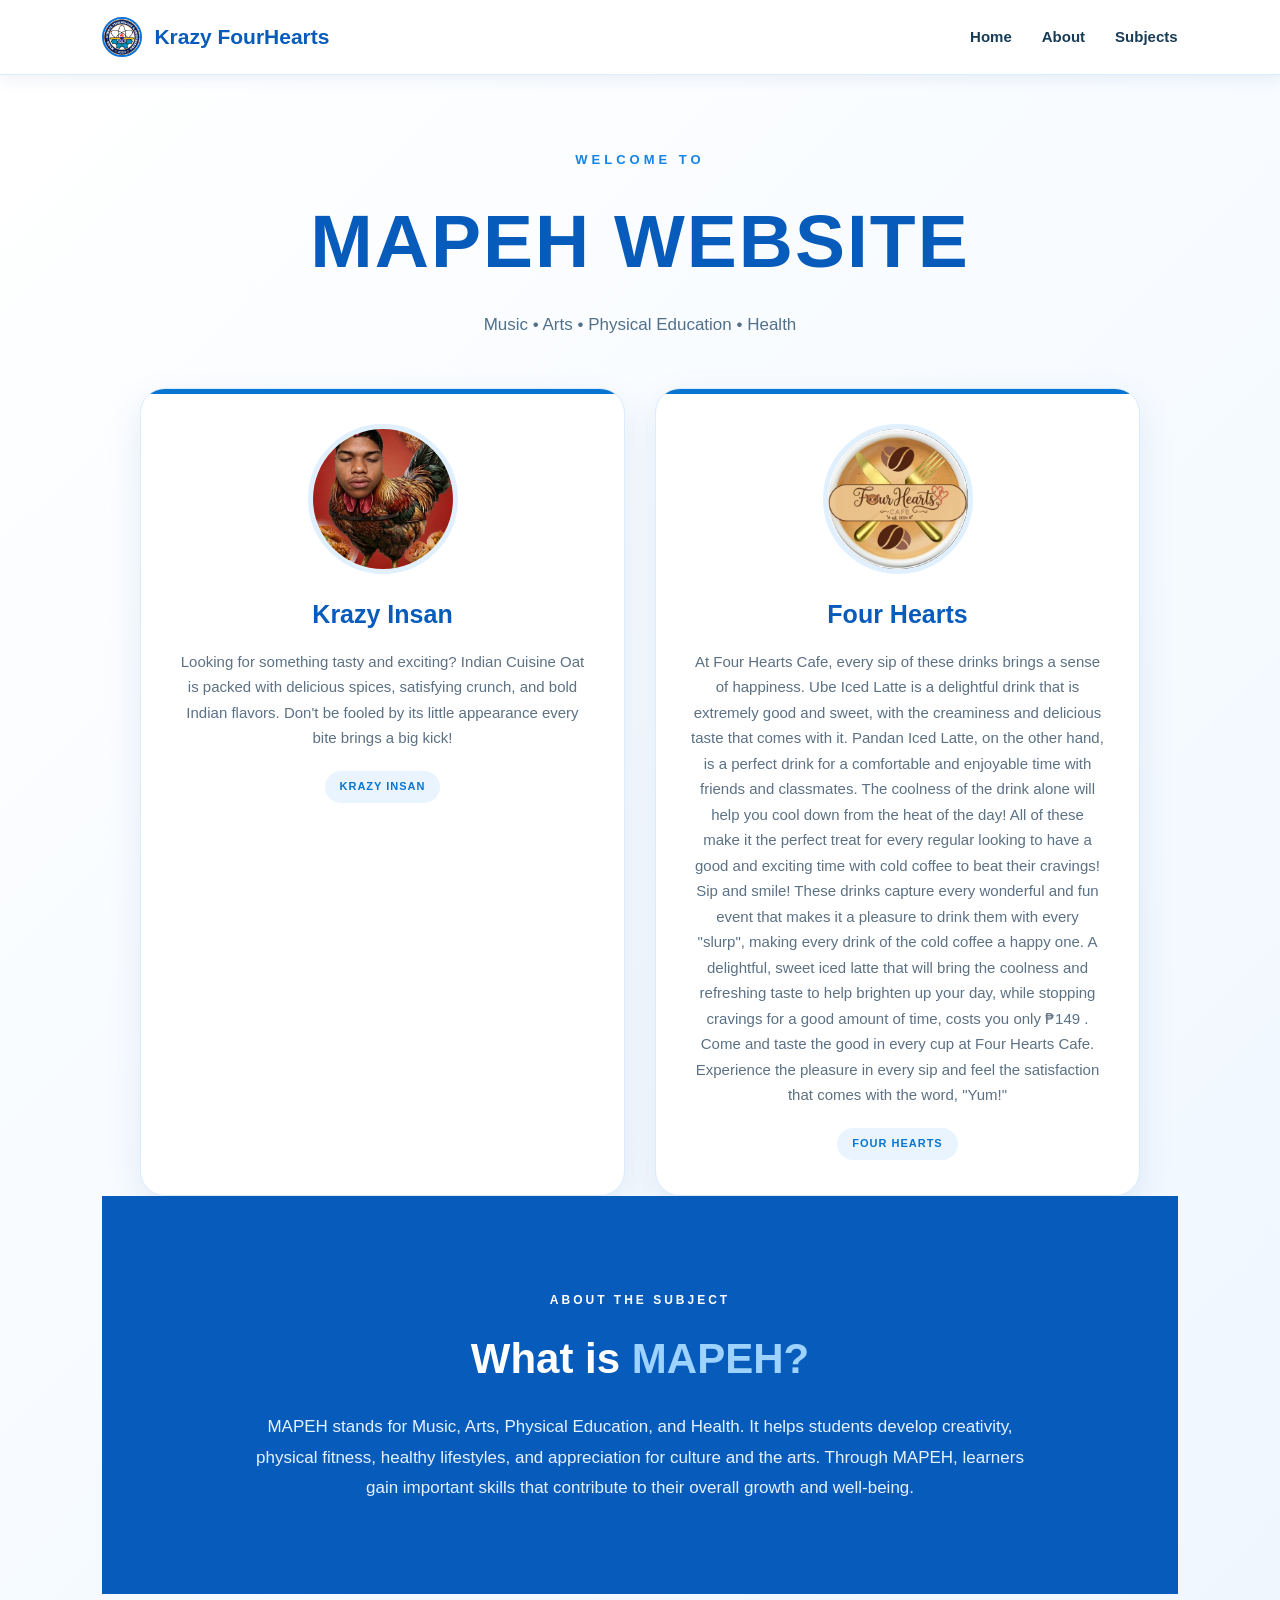
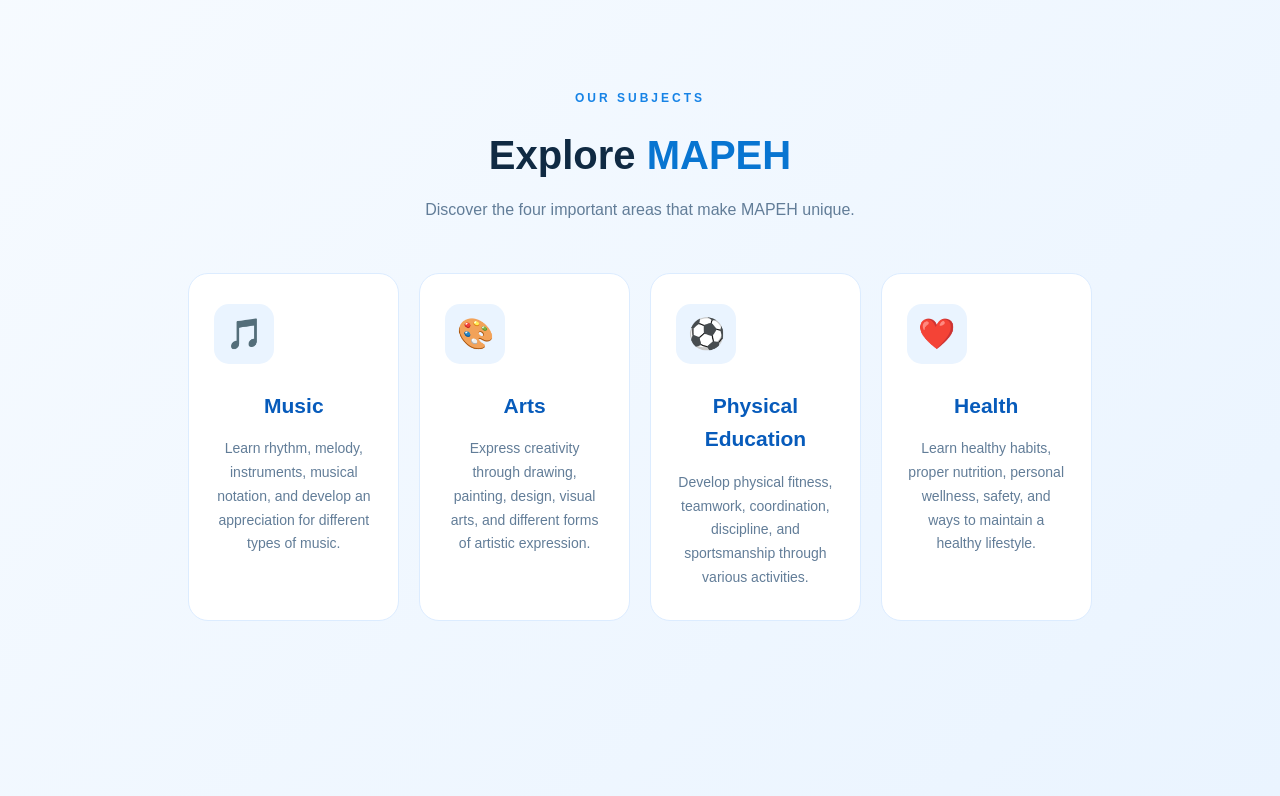
==== commit cccbfc5d: "Update mapeh copy.html" ====
--- a/mapeh copy.html
+++ b/mapeh copy.html
@@ -77,7 +77,11 @@
             <h3>Four Hearts</h3>
 
             <p>
-                At Four Hearts Cafe, every sip brings happiness! Our Ube Iced Latte is creamy, sweet, and delicious, while the Pandan Iced Latte is cool and refreshing, perfect for enjoying with friends and classmates. For only ₱149, satisfy your cravings with a delightful iced latte that will brighten your day. **Sip, smile, and enjoy the yum at Four Hearts Cafe!**
+                At Four Hearts Cafe, every sip of these drinks brings a sense of happiness. Ube Iced Latte is a delightful drink that is extremely good and sweet, with the creaminess and delicious taste that comes with it. Pandan Iced Latte, on the other hand, is a perfect drink for a comfortable and enjoyable time with friends and classmates. The coolness of the drink alone will help you cool down from the heat of the day! All of these make it the perfect treat for every regular looking to have a good and exciting time with cold coffee to beat their cravings!
+
+Sip and smile! These drinks capture every wonderful and fun event that makes it a pleasure to drink them with every "slurp", making every drink of the cold coffee a happy one. A delightful, sweet iced latte that will bring the coolness and refreshing taste to help brighten up your day, while stopping cravings for a good amount of time, costs you only ₱149 .
+
+Come and taste the good in every cup at Four Hearts Cafe. Experience the pleasure in every sip and feel the satisfaction that comes with the word, "Yum!"
 
             </p>
 
@@ -163,4 +167,4 @@
 </header>
 
 </body>
-</html>+</html>
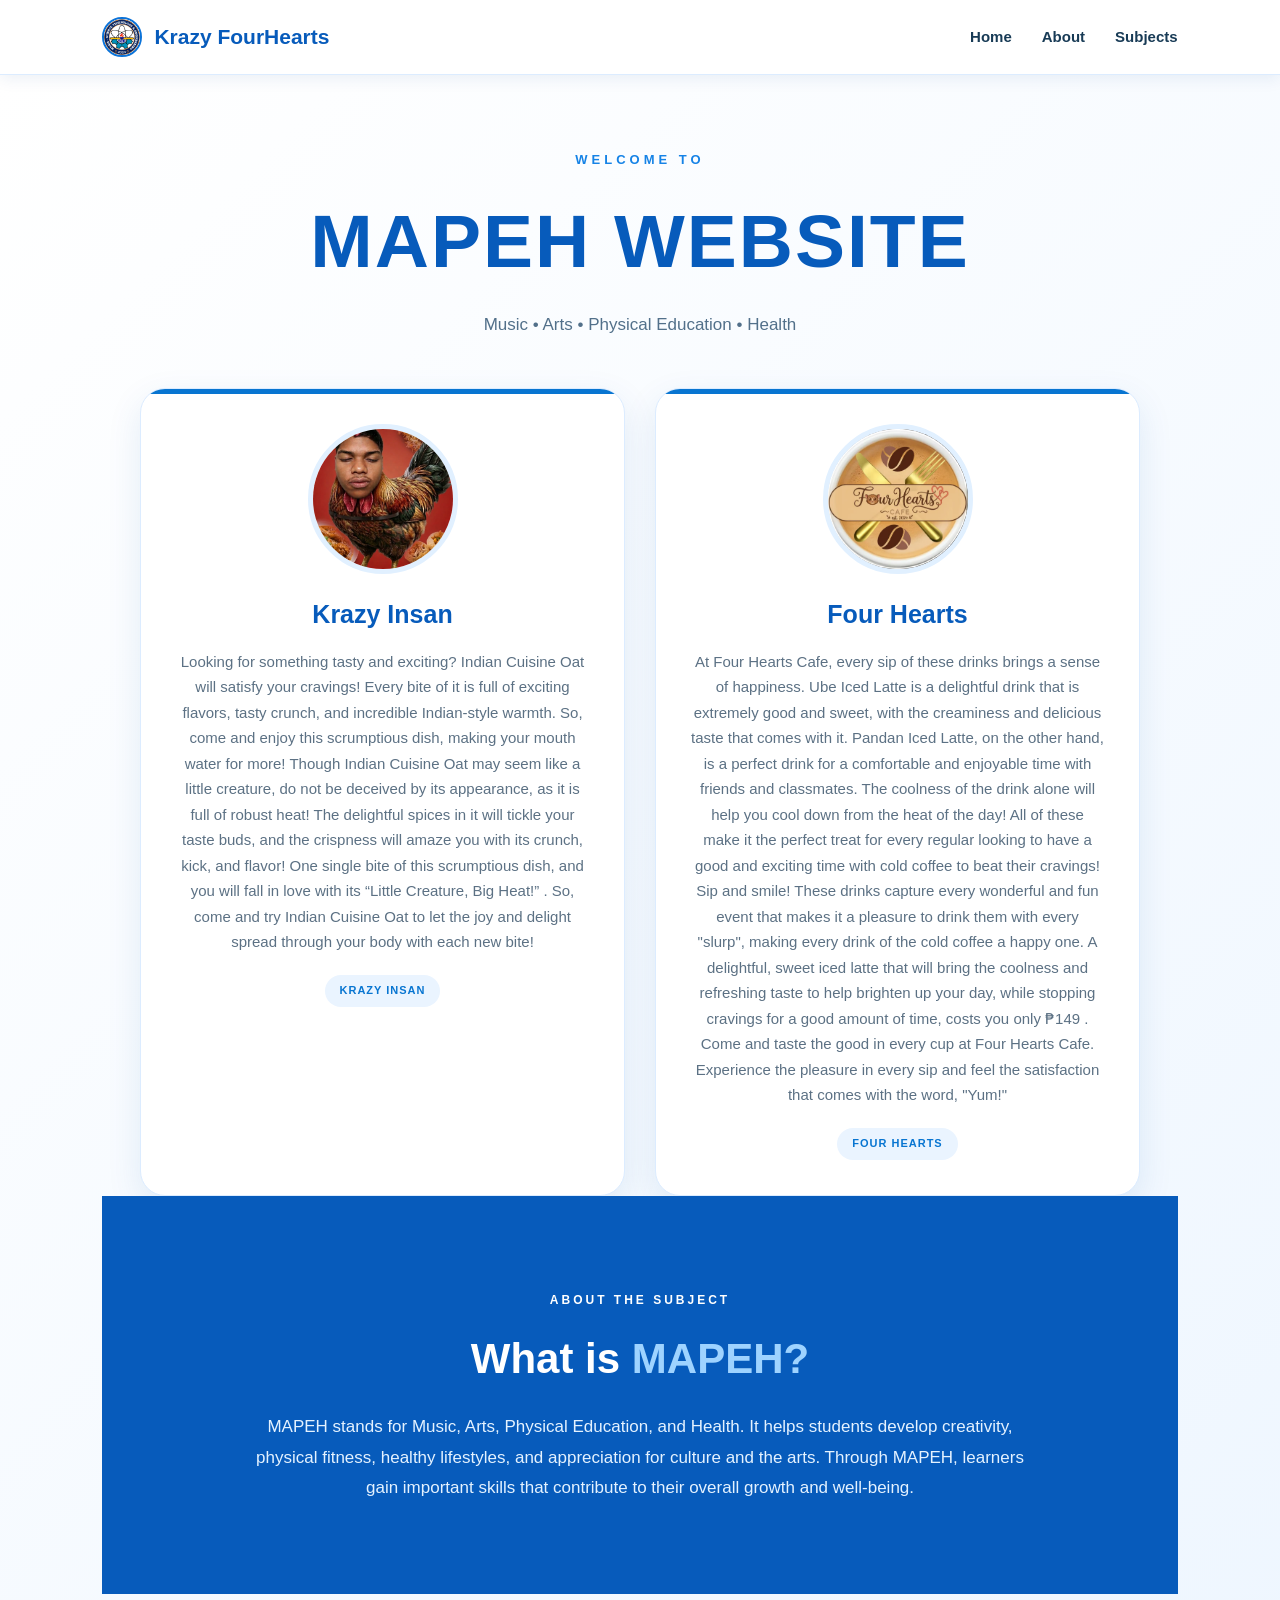
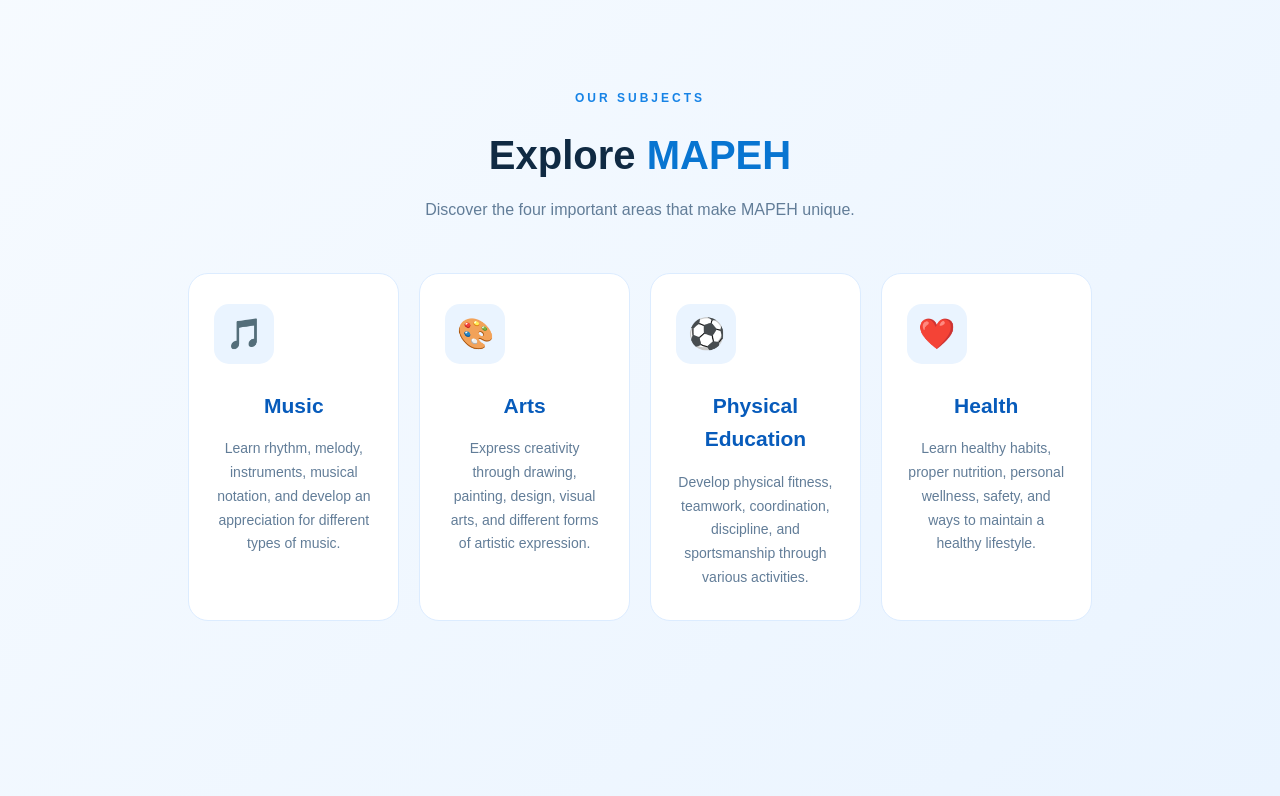
==== commit 501a2a71: "Update mapeh copy.html" ====
--- a/mapeh copy.html
+++ b/mapeh copy.html
@@ -54,11 +54,11 @@
             <h3>Krazy Insan</h3>
 
             <p>
-                Looking for something tasty and exciting?
-                Indian Cuisine Oat is packed with delicious
-                spices, satisfying crunch, and bold Indian flavors.
-                Don't be fooled by its little appearance
-                every bite brings a big kick!
+                Looking for something tasty and exciting? Indian Cuisine Oat will satisfy your cravings! Every bite of it is full of exciting flavors, tasty crunch, and incredible Indian-style warmth. So, come and enjoy this scrumptious dish, making your mouth water for more!
+
+Though Indian Cuisine Oat may seem like a little creature, do not be deceived by its appearance, as it is full of robust heat! The delightful spices in it will tickle your taste buds, and the crispness will amaze you with its crunch, kick, and flavor!
+
+One single bite of this scrumptious dish, and you will fall in love with its “Little Creature, Big Heat!” . So, come and try Indian Cuisine Oat to let the joy and delight spread through your body with each new bite!
             </p>
 
             <span class="mapeh-card-label">
